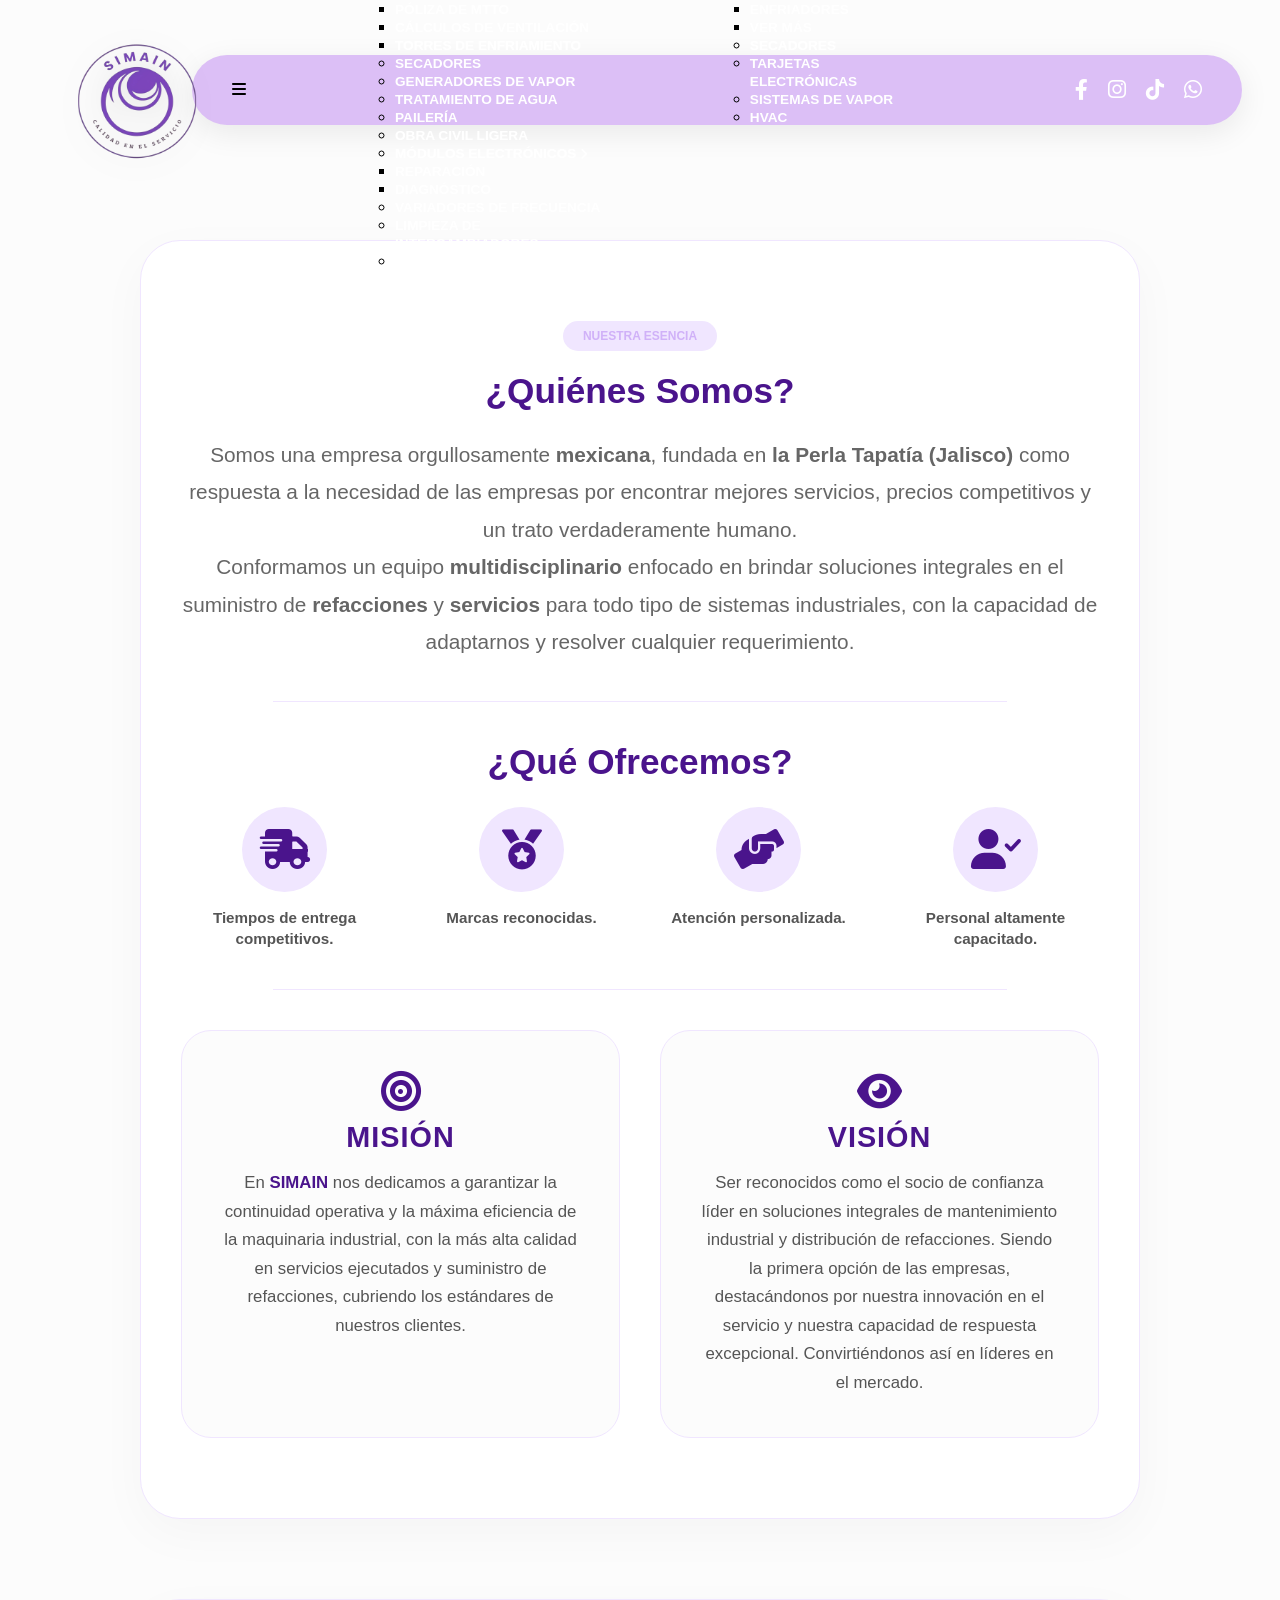
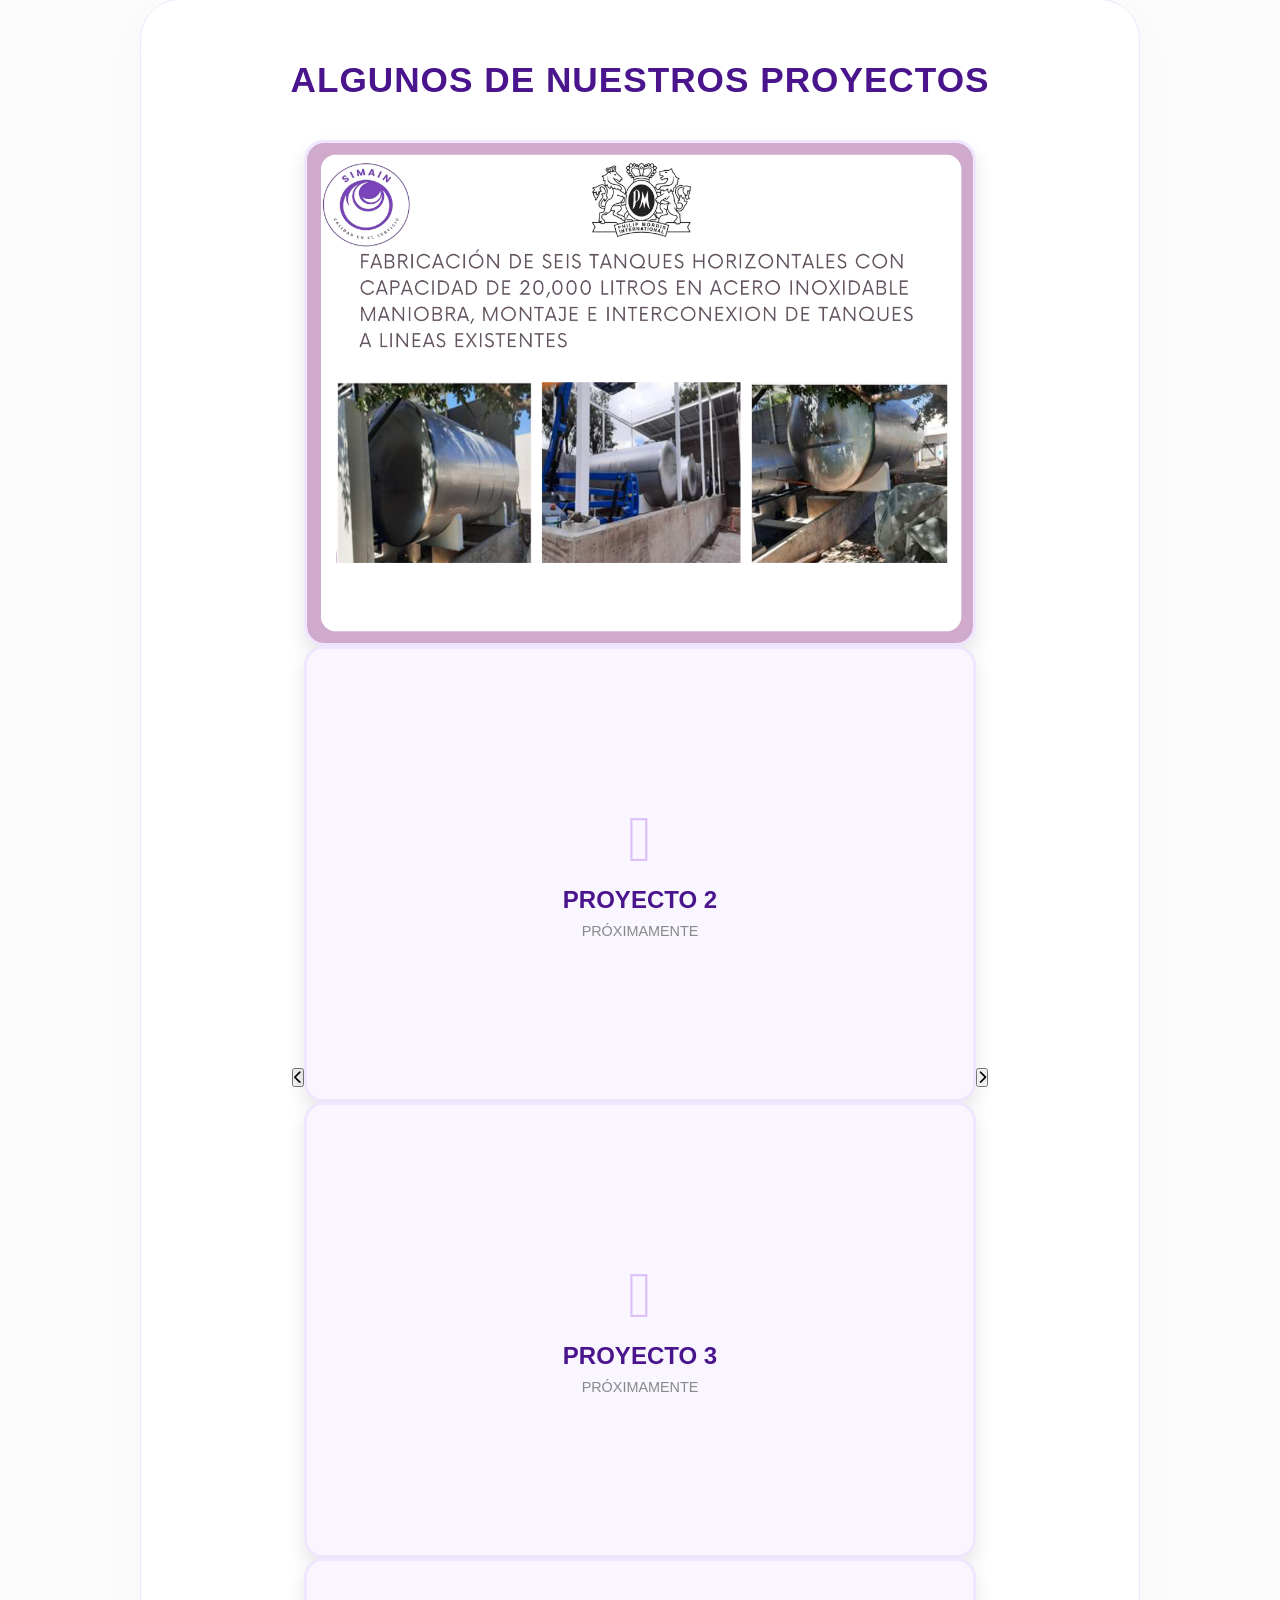
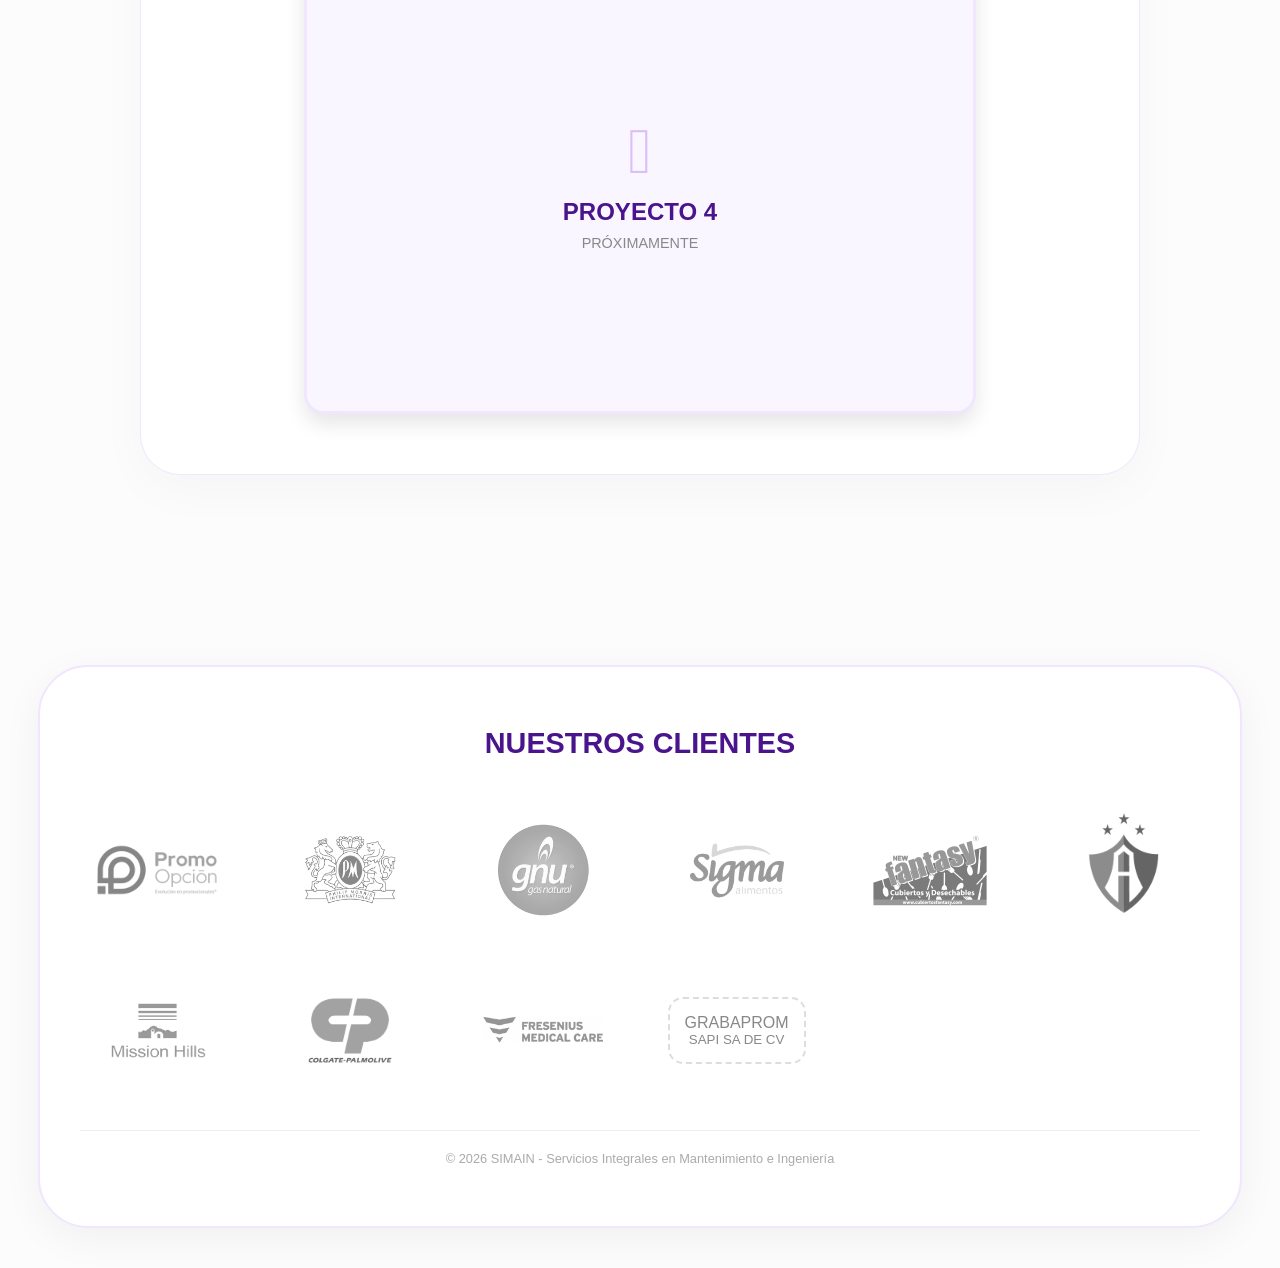
==== Index.html @ aa731f24 "Add files via upload" ====
<!DOCTYPE html>
<html lang="es">
<head>
    <meta charset="UTF-8">
    <meta name="viewport" content="width=device-width, initial-scale=1.0">
    <title>SIMAIN | Ingeniería</title>
    <link rel="stylesheet" href="https://cdnjs.cloudflare.com/ajax/libs/font-awesome/6.0.0/css/all.min.css">
    <!-- TRUCO PARA REFRESCAR EL CSS (Cambié a v=3) -->
    <link rel="stylesheet" href="index.css?v=3">
</head>
<body>

    <header class="header-container">
        <div class="external-logo">
            <img src="logo 2.png" alt="Logo SIMAIN">
        </div>

        <nav class="navbar">
            <!-- BOTÓN HAMBURGUESA (Para celulares) -->
            <div class="menu-toggle" id="mobile-menu">
                <i class="fa-solid fa-bars"></i>
            </div>

            <ul class="nav-links">
                <li><a href="#quienes-somos">¿Quiénes Somos?</a></li>
                
                <!-- ================= MENÚ DESPLEGABLE: SERVICIOS ================= -->
                <li class="dropdown">
                    <a href="#servicios">Servicios <i class="fa-solid fa-chevron-down" style="font-size: 0.7rem;"></i></a>
                    <ul class="dropdown-menu">
                        <li><a href="servicios-compresores.html">Compresores</a></li>
                        <li><a href="servicios-chillers.html">Chillers</a></li>
                        
                        <!-- Submenú de HVAC -->
                        <li class="dropdown-submenu">
                            <a href="servicios-hvac.html">HVAC <i class="fa-solid fa-chevron-right" style="font-size: 0.7rem;"></i></a>
                            <ul class="submenu">
                                <li><a href="servicios-hvac.html#sistemas-hvac">Sistemas HVAC</a></li>
                                <li><a href="servicios-hvac.html#poliza-mtto">Póliza de Mtto</a></li>
                                <li><a href="servicios-hvac.html#calculos-ventilacion">Cálculos de Ventilación</a></li>
                                <li><a href="servicios-hvac.html#torres-enfriamiento">Torres de Enfriamiento</a></li>
                            </ul>
                        </li>
                        
                        <li><a href="servicios-secadores.html">Secadores</a></li>
                        <li><a href="servicios-generadores.html">Generadores de Vapor</a></li>
                        <li><a href="servicios-agua.html">Tratamiento de Agua</a></li>
                        <li><a href="servicios-paileria.html">Pailería</a></li>
                        <li><a href="servicios-obra.html">Obra Civil Ligera</a></li>
                        
                        <!-- Submenú de Módulos -->
                        <li class="dropdown-submenu">
                            <a href="servicios-modulos.html">Módulos Electrónicos <i class="fa-solid fa-chevron-right" style="font-size: 0.7rem;"></i></a>
                            <ul class="submenu">
                                <li><a href="servicios-modulos.html#reparacion">Reparación</a></li>
                                <li><a href="servicios-modulos.html#diagnostico">Diagnóstico</a></li>
                            </ul>
                        </li>
                        
                        <li><a href="servicios-variadores.html">Variadores de Frecuencia</a></li>
                        <li><a href="servicios-intercambiadores.html">Limpieza de Intercambiadores</a></li>
                        <li><a href="servicios-calibracion.html">Calibración</a></li>
                    </ul>
                </li>

                <li><a href="#proyectos">Proyectos</a></li>
                
                <!-- ================= MENÚ DESPLEGABLE: REFACCIONES ================= -->
                <li class="dropdown">
                    <a href="#refacciones">Refacciones <i class="fa-solid fa-chevron-down" style="font-size: 0.7rem;"></i></a>
                    <ul class="dropdown-menu">
                        <!-- Submenú de Compresores -->
                        <li class="dropdown-submenu">
                            <a href="refacciones-compresores.html">Compresores <i class="fa-solid fa-chevron-right" style="font-size: 0.7rem;"></i></a>
                            <ul class="submenu">
                                <li><a href="refacciones-compresores.html#kits">Kits</a></li>
                                <li><a href="refacciones-compresores.html#filtros">Filtros de Aire</a></li>
                                <li><a href="refacciones-compresores.html#aceite">Aceite</a></li>
                                <li><a href="refacciones-compresores.html#enfriadores">Enfriadores</a></li>
                                <li><a href="refacciones-compresores.html#ver-mas">Ver Más</a></li>
                            </ul>
                        </li>
                        
                        <li><a href="refacciones-secadores.html">Secadores</a></li>
                        <li><a href="refacciones-tarjetas.html">Tarjetas Electrónicas</a></li>
                        <li><a href="refacciones-vapor.html">Sistemas de Vapor</a></li>
                        <li><a href="refacciones-hvac.html">HVAC</a></li>
                    </ul>
                </li>
                
                <li><a href="#clientes">Nuestros Clientes</a></li>
            </ul>

            <div class="social-media">
                <a href="https://www.facebook.com/share/1RAPCsSrSa/" target="_blank" class="icon-fb"><i class="fa-brands fa-facebook-f"></i></a>
                <a href="https://www.instagram.com/simain_servicios_" target="_blank" class="icon-ig"><i class="fa-brands fa-instagram"></i></a>
                <a href="https://www.tiktok.com/@TUUSUARIO" target="_blank" class="icon-tt"><i class="fa-brands fa-tiktok"></i></a>
                <a href="https://wa.me/523332586907" target="_blank" class="icon-wa"><i class="fa-brands fa-whatsapp"></i></a>
            </div>
        </nav>
    </header>

    <main class="content-wrapper">
        
        <!-- ================= SECCIÓN QUIÉNES SOMOS ================= -->
        <section id="quienes-somos" class="about-section">
            <div class="about-island">
                <span class="badge">Nuestra Esencia</span>
                <h2>¿Quiénes Somos?</h2>
                <p>
                    Somos una empresa orgullosamente <strong>mexicana</strong>, fundada en <strong>la Perla Tapatía (Jalisco)</strong>
                     como respuesta a la necesidad de las empresas por encontrar mejores servicios, precios competitivos y un trato verdaderamente humano.
                </p>
                 <p>
                    Conformamos un equipo <strong>multidisciplinario</strong> enfocado en brindar soluciones integrales
                     en el suministro de <strong>refacciones</strong> y <strong>servicios</strong> para todo tipo de sistemas industriales,
                       con la capacidad de adaptarnos y resolver cualquier requerimiento.
                 </p>
                <hr class="separator">

                <h2 class="offers-title">¿Qué Ofrecemos?</h2>
                
                <div class="offers-grid">
                    
                    <div class="offer-item">
                        <div class="icon-box" data-tooltip="Menores tiempos de entrega en comparación a la competencia.">
                            <i class="fa-solid fa-truck-fast"></i>
                        </div>
                        <p>Tiempos de entrega competitivos.</p>
                    </div>

                    <div class="offer-item">
                        <div class="icon-box" data-tooltip="Atendemos las principales marcas más reconocidas en el mercado.">
                            <i class="fa-solid fa-medal"></i>
                        </div>
                        <p>Marcas reconocidas.</p>
                    </div>

                    <div class="offer-item">
                        <div class="icon-box" data-tooltip="Atención 100% acorde a tus necesidades.">
                            <i class="fa-solid fa-handshake-angle"></i>
                        </div>
                        <p>Atención personalizada.</p>
                    </div>

                    <div class="offer-item">
                        <div class="icon-box" data-tooltip="Nuestro equipo cuenta con certificaciones internacionales.">
                            <i class="fa-solid fa-user-check"></i>
                        </div>
                        <p>Personal altamente capacitado.</p>
                    </div>
                    
                </div>

                <hr class="separator">

                <!-- ================= MISIÓN Y VISIÓN ================= -->
                <div class="mission-vision-grid">
                    
                    <div class="mv-card">
                        <div class="mv-icon"><i class="fa-solid fa-bullseye"></i></div>
                        <h3>Misión</h3>
                        <p>En <strong>SIMAIN</strong> nos dedicamos a garantizar la continuidad operativa y la máxima eficiencia de la maquinaria industrial, con la más alta calidad en servicios ejecutados y suministro de refacciones, cubriendo los estándares de nuestros clientes.</p>
                    </div>

                    <div class="mv-card">
                        <div class="mv-icon"><i class="fa-solid fa-eye"></i></div>
                        <h3>Visión</h3>
                        <p>Ser reconocidos como el socio de confianza líder en soluciones integrales de mantenimiento industrial y distribución de refacciones. Siendo la primera opción de las empresas, destacándonos por nuestra innovación en el servicio y nuestra capacidad de respuesta excepcional. Convirtiéndonos así en líderes en el mercado.</p>
                    </div>

                </div>
                <!-- ================= FIN MISIÓN Y VISIÓN ================= -->

            </div>
        </section>

        <!-- ================= SECCIÓN PROYECTOS ================= -->
        <section id="proyectos" class="projects-section">
            <div class="projects-island">
                <h2>Algunos de Nuestros Proyectos</h2>
                
                <div class="slider-wrapper">
                    <button class="slider-btn prev-btn"><i class="fa-solid fa-chevron-left"></i></button>

                    <div class="slider-track">
                        
                        <div class="slide">
                            <img src="proyecto1.png" alt="Proyecto Tanques Acero Inoxidable Philip Morris">
                        </div>

                        <div class="slide">
                            <div class="placeholder-box">
                                <i class="fa-solid fa-image"></i>
                                <span>Proyecto 2<br><small>Próximamente</small></span>
                            </div>
                        </div>

                        <div class="slide">
                            <div class="placeholder-box">
                                <i class="fa-solid fa-image"></i>
                                <span>Proyecto 3<br><small>Próximamente</small></span>
                            </div>
                        </div>

                        <div class="slide">
                            <div class="placeholder-box">
                                <i class="fa-solid fa-image"></i>
                                <span>Proyecto 4<br><small>Próximamente</small></span>
                            </div>
                        </div>

                    </div>

                    <button class="slider-btn next-btn"><i class="fa-solid fa-chevron-right"></i></button>
                </div>
            </div>
        </section>
        <!-- ================= FIN SECCIÓN PROYECTOS ================= -->

    </main>

    <footer id="clientes" class="footer-container">
        <div class="footer-island">
            <h2>Nuestros Clientes</h2>
            <div class="clients-grid">
                <img src="logo-promo.png" alt="Promo Opción">
                <img src="logo philip.png" alt="Philip Morris">
                <img src="gnu logo.png" alt="GNU Gas Natural">
                <img src="sigma logo.png" alt="Sigma">
                <img src="Fantasy-Logo.png" alt="New Fantasy">
                <img src="atlas logo.png" alt="Atlas FC">
                <img src="mission hills logo.png" alt="Mission Hills">
                <img src="Colgate-Palmolive-Logo.png" alt="Colgate Palmolive">
                <img src="fresenius logo.png" alt="Fresenius Medical Care">
                
                <div class="client-text-logo">
                    <span>GRABAPROM</span>
                    <small>SAPI SA DE CV</small>
                </div>
            </div>
            
            <div class="footer-bottom">
                <p>&copy; 2026 SIMAIN - Servicios Integrales en Mantenimiento e Ingeniería</p>
            </div>
        </div>
    </footer>

    <script>
        // 1. Efecto del menú al hacer scroll
        window.addEventListener('scroll', function() {
            const navbar = document.querySelector('.navbar');
            const logo = document.querySelector('.external-logo');
            if (window.scrollY > 20) {
                navbar.style.background = 'rgba(220, 191, 246, 0.95)';
                navbar.style.transform = 'translateY(-5px)';
                logo.style.transform = 'scale(0.85)';
            } else {
                navbar.style.background = '#dcbff6';
                navbar.style.transform = 'translateY(0)';
                logo.style.transform = 'scale(1)';
            }
        });

        // 2. Funcionalidad del Slider de Proyectos
        const track = document.querySelector('.slider-track');
        const prevBtn = document.querySelector('.prev-btn');
        const nextBtn = document.querySelector('.next-btn');

        if(track && prevBtn && nextBtn) {
            prevBtn.addEventListener('click', () => {
                track.scrollBy({ left: -track.offsetWidth, behavior: 'smooth' });
            });

            nextBtn.addEventListener('click', () => {
                track.scrollBy({ left: track.offsetWidth, behavior: 'smooth' });
            });
        }
        
        // 3. Funcionalidad del Menú Hamburguesa (Abre/Cierra barra lateral)
        const mobileMenuBtn = document.getElementById('mobile-menu');
        const navLinks = document.querySelector('.nav-links');
        const socialMedia = document.querySelector('.social-media');

        if(mobileMenuBtn) {
            mobileMenuBtn.addEventListener('click', () => {
                navLinks.classList.toggle('active');
                socialMedia.classList.toggle('active');
            });
        }

        // 4. Funcionalidad de Submenús en Móvil (100% Corregido a prueba de toques fantasma)
        const dropdownToggles = document.querySelectorAll('.dropdown > a, .dropdown-submenu > a');
        
        dropdownToggles.forEach(toggle => {
            toggle.addEventListener('click', function(e) {
                // Verificamos si estamos en celular revisando el ancho de la ventana
                if (window.innerWidth <= 850) {
                    e.preventDefault(); // Evita que la página brinque hacia arriba
                    
                    // Seleccionamos la etiqueta padre (<li>) y le encendemos/apagamos la clase
                    const parentLi = this.parentElement;
                    parentLi.classList.toggle('active-mobile');
                }
            });
        });

        // 5. Cerrar el menú principal al hacer clic en un enlace final
        const allLinks = document.querySelectorAll('.nav-links a');
        allLinks.forEach(link => {
            link.addEventListener('click', function() {
                // Verificamos si estamos en celular
                if (window.innerWidth <= 850) {
                    const parentLi = this.parentElement;
                    // Si el enlace NO tiene submenú (es decir, es una opción final que sí debe llevarnos a otro lado)
                    if (!parentLi.classList.contains('dropdown') && !parentLi.classList.contains('dropdown-submenu')) {
                        // Cerramos el menú hamburguesa principal
                        navLinks.classList.remove('active');
                        socialMedia.classList.remove('active');
                        
                        // Reseteamos (cerramos) todos los submenús por si los volvemos a abrir
                        document.querySelectorAll('.active-mobile').forEach(item => {
                            item.classList.remove('active-mobile');
                        });
                    }
                }
            });
        });
    </script>
</body>
</html>
---- index.css ----
/* =========================================
   1. RESET Y CONFIGURACIÓN GLOBAL
   ========================================= */
* {
    margin: 0;
    padding: 0;
    box-sizing: border-box;
    font-family: 'Segoe UI', sans-serif;
}

html {
    scroll-behavior: smooth;
}

body {
    background-color: #fcfcfc;
}

/* =========================================
   2. HEADER: LOGO Y NAVBAR FLOTANTE
   ========================================= */
.external-logo {
    position: fixed;
    top: 15px;
    left: 3%;
    z-index: 1100;
    transition: all 0.4s ease;
}

.external-logo img {
    height: 160px;
    width: auto;
    filter: drop-shadow(0 5px 15px rgba(0,0,0,0.1));
}

.navbar {
    background: #dcbff6;
    display: flex;
    justify-content: space-between;
    align-items: center;
    position: fixed;
    top: 55px;
    left: 15%;
    right: 3%;
    height: 70px;
    padding: 0 40px;
    border-radius: 100px;
    box-shadow: 0 8px 30px rgba(0,0,0,0.08);
    z-index: 1000;
    transition: all 0.4s ease;
}

.nav-links {
    display: flex;
    list-style: none;
    gap: 30px;
}

.nav-links a {
    color: white;
    text-decoration: none;
    font-weight: 800;
    font-size: 0.85rem;
    text-transform: uppercase;
}

.nav-links a:hover {
    color: #4a148c;
}

.social-media {
    display: flex;
    gap: 20px;
}

.social-media a {
    color: white;
    font-size: 1.3rem;
    transition: 0.3s;
}

.social-media a:hover {
    color: #4a148c;
    transform: scale(1.1);
}

/* =========================================
   3. SECCIÓN: QUIÉNES SOMOS / QUÉ OFRECEMOS
   ========================================= */
.content-wrapper {
    padding-top: 240px; 
    padding-bottom: 50px;
}

.about-section {
    padding: 0 5%;
    margin-bottom: 80px;
}

.about-island {
    background: white;
    border-radius: 40px;
    padding: 80px 40px;
    box-shadow: 0 15px 50px rgba(0,0,0,0.03);
    border: 1px solid #f0e6ff;
    max-width: 1000px;
    margin: 0 auto;
    text-align: center;
}

.badge {
    background: #f0e6ff;
    color: #c197f4ab;
    padding: 8px 20px;
    border-radius: 100px;
    font-size: 0.75rem;
    font-weight: 800;
    text-transform: uppercase;
    display: inline-block;
    margin-bottom: 20px;
}

.about-island h2 {
    color: #4a148c;
    font-size: 2.2rem;
    margin-bottom: 25px;
}

.about-island p {
    color: #666;
    font-size: 1.3rem;
    line-height: 1.8;
}

.separator {
    border: none;
    border-top: 1px solid #f0e6ff;
    margin: 40px auto;
    width: 80%;
}

.offers-title {
    margin-bottom: 40px;
}

/* GRID DE OFERTAS */
.offers-grid {
    display: grid;
    grid-template-columns: repeat(auto-fit, minmax(200px, 1fr));
    gap: 30px;
    margin-top: 20px;
}

.offer-item {
    display: flex;
    flex-direction: column;
    align-items: center;
    gap: 15px;
}

.offer-item p {
    font-size: 0.95rem;
    color: #555;
    font-weight: 600;
    line-height: 1.4;
    text-align: center;
}

/* CONTENEDOR DEL ÍCONO */
.icon-box {
    position: relative;
    background: #f0e6ff;
    width: 85px;
    height: 85px;
    display: flex;
    justify-content: center;
    align-items: center;
    border-radius: 50%;
    cursor: pointer;
    transition: 0.3s;
}

.icon-box i {
    font-size: 2.5rem;
    color: #4a148c;
}

/* TOOLTIP CORREGIDO */
.icon-box::after {
    content: attr(data-tooltip);
    position: absolute;
    bottom: calc(100% + 15px);
    left: 50%;
    transform: translateX(-50%);
    display: block;
    width: max-content;
    max-width: 250px;
    padding: 12px 18px;
    white-space: normal;
    word-wrap: break-word;
    background-color: #4a148c;
    color: #ffffff;
    font-size: 0.85rem;
    font-weight: 500;
    text-align: center;
    line-height: 1.4;
    border-radius: 10px;
    box-shadow: 0 10px 25px rgba(0,0,0,0.2);
    opacity: 0;
    visibility: hidden;
    pointer-events: none;
    transition: all 0.3s ease;
    z-index: 999;
}

.icon-box::before {
    content: '';
    position: absolute;
    bottom: calc(100% + 5px);
    left: 50%;
    transform: translateX(-50%);
    border-width: 10px 10px 0 10px;
    border-style: solid;
    border-color: #4a148c transparent transparent transparent;
    opacity: 0;
    visibility: hidden;
    pointer-events: none;
    transition: all 0.3s ease;
    z-index: 999;
}

.icon-box:hover::after,
.icon-box:hover::before {
    opacity: 1;
    visibility: visible;
}

/* =========================================
   4. MISIÓN Y VISIÓN
   ========================================= */
.mission-vision-grid {
    display: grid;
    grid-template-columns: repeat(auto-fit, minmax(250px, 1fr)); 
    gap: 40px;
    margin-top: 20px;
    text-align: center; 
}

.mv-card {
    background: #fcfcfc; 
    padding: 40px;
    border-radius: 30px;
    border: 1px solid #f0e6ff;
    transition: transform 0.3s ease, box-shadow 0.3s ease;
}

.mv-card:hover {
    transform: translateY(-5px);
    box-shadow: 0 15px 35px rgba(74, 20, 140, 0.08);
}

.mv-icon {
    margin-bottom: 10px;
}

.mv-icon i {
    font-size: 2.5rem;
    color: #4a148c !important; 
}

.mv-card h3 {
    color: #4a148c !important; 
    font-size: 1.8rem;
    margin-bottom: 15px;
    text-transform: uppercase;
    letter-spacing: 1px;
    font-weight: 800;
}

.mv-card p {
    color: #555;
    font-size: 1.05rem;
    line-height: 1.7;
    margin: 0;
}

.mv-card p strong {
    color: #4a148c;
}

/* =========================================
   5. FOOTER: CLIENTES
   ========================================= */
.footer-container {
    padding: 60px 3% 40px 3%;
}

.footer-island {
    background: white;
    border-radius: 50px;
    padding: 60px 40px;
    box-shadow: 0 10px 40px rgba(0,0,0,0.05);
    text-align: center;
    border: 2px solid #f0e6ff;
}

.footer-island h2 {
    color: #4a148c;
    text-transform: uppercase;
    margin-bottom: 50px;
    font-size: 1.8rem;
}

.clients-grid {
    display: grid;
    grid-template-columns: repeat(auto-fit, minmax(150px, 1fr));
    gap: 40px;
    align-items: center;
    justify-items: center;
}

.clients-grid img {
    max-width: 120px;
    height: auto;
    filter: grayscale(100%);
    opacity: 0.6;
    transition: 0.4s;
}

.clients-grid img:hover {
    filter: grayscale(0%);
    opacity: 1;
    transform: scale(1.1);
}

.client-text-logo {
    display: flex;
    flex-direction: column;
    color: #888;
    border: 2px dashed #ddd;
    padding: 15px;
    border-radius: 15px;
}

.footer-bottom {
    border-top: 1px solid #eee;
    padding-top: 20px;
    margin-top: 40px;
    color: #aaa;
    font-size: 0.8rem;
}

/* =========================================
   6. SECCIÓN: PROYECTOS (SLIDER)
   ========================================= */
.projects-section {
    padding: 0 5%;
    margin-bottom: 80px;
}

.projects-island {
    background: white;
    border-radius: 40px;
    padding: 60px 40px;
    box-shadow: 0 15px 50px rgba(0,0,0,0.03);
    border: 1px solid #f0e6ff;
    max-width: 1000px;
    margin: 0 auto;
    text-align: center;
}

.projects-island h2 {
    color: #4a148c;
    font-size: 2.2rem;
    margin-bottom: 40px;
    text-transform: uppercase;
    letter-spacing: 1px;
}

.slider-wrapper {
    position: relative;
    display: flex;
    align-items: center;
    justify-content: center;
    width: 100%;
}

.slider-track {
/* =========================================
   1. RESET Y CONFIGURACIÓN GLOBAL
   ========================================= */
* {
    margin: 0;
    padding: 0;
    box-sizing: border-box;
    font-family: 'Segoe UI', sans-serif;
}

html {
    scroll-behavior: smooth;
}

body {
    background-color: #fcfcfc;
}

/* =========================================
   2. HEADER: LOGO Y NAVBAR FLOTANTE
   ========================================= */
.external-logo {
    position: fixed;
    top: 15px;
    left: 3%;
    z-index: 1100;
    transition: all 0.4s ease;
}

.external-logo img {
    height: 160px;
    width: auto;
    filter: drop-shadow(0 5px 15px rgba(0,0,0,0.1));
}

.navbar {
    background: #dcbff6;
    display: flex;
    justify-content: space-between;
    align-items: center;
    position: fixed;
    top: 55px;
    left: 15%;
    right: 3%;
    height: 70px;
    padding: 0 40px;
    border-radius: 100px;
    box-shadow: 0 8px 30px rgba(0,0,0,0.08);
    z-index: 1000;
    transition: all 0.4s ease;
}

.nav-links {
    display: flex;
    list-style: none;
    gap: 30px;
}

.nav-links a {
    color: white;
    text-decoration: none;
    font-weight: 800;
    font-size: 0.85rem;
    text-transform: uppercase;
}

.nav-links a:hover {
    color: #4a148c;
}

.social-media {
    display: flex;
    gap: 20px;
}

.social-media a {
    color: white;
    font-size: 1.3rem;
    transition: 0.3s;
}

.social-media a:hover {
    color: #4a148c;
    transform: scale(1.1);
}

/* =========================================
   3. SECCIÓN: QUIÉNES SOMOS / QUÉ OFRECEMOS
   ========================================= */
.content-wrapper {
    padding-top: 240px; 
    padding-bottom: 50px;
}

.about-section {
    padding: 0 5%;
    margin-bottom: 80px;
}

.about-island {
    background: white;
    border-radius: 40px;
    padding: 80px 40px;
    box-shadow: 0 15px 50px rgba(0,0,0,0.03);
    border: 1px solid #f0e6ff;
    max-width: 1000px;
    margin: 0 auto;
    text-align: center;
}

.badge {
    background: #f0e6ff;
    color: #c197f4ab;
    padding: 8px 20px;
    border-radius: 100px;
    font-size: 0.75rem;
    font-weight: 800;
    text-transform: uppercase;
    display: inline-block;
    margin-bottom: 20px;
}

.about-island h2 {
    color: #4a148c;
    font-size: 2.2rem;
    margin-bottom: 25px;
}

.about-island p {
    color: #666;
    font-size: 1.3rem;
    line-height: 1.8;
}

.separator {
    border: none;
    border-top: 1px solid #f0e6ff;
    margin: 40px auto;
    width: 80%;
}

.offers-title {
    margin-bottom: 40px;
}

/* GRID DE OFERTAS */
.offers-grid {
    display: grid;
    grid-template-columns: repeat(auto-fit, minmax(200px, 1fr));
    gap: 30px;
    margin-top: 20px;
}

.offer-item {
    display: flex;
    flex-direction: column;
    align-items: center;
    gap: 15px;
}

.offer-item p {
    font-size: 0.95rem;
    color: #555;
    font-weight: 600;
    line-height: 1.4;
    text-align: center;
}

/* CONTENEDOR DEL ÍCONO */
.icon-box {
    position: relative;
    background: #f0e6ff;
    width: 85px;
    height: 85px;
    display: flex;
    justify-content: center;
    align-items: center;
    border-radius: 50%;
    cursor: pointer;
    transition: 0.3s;
}

.icon-box i {
    font-size: 2.5rem;
    color: #4a148c;
}

/* TOOLTIP CORREGIDO */
.icon-box::after {
    content: attr(data-tooltip);
    position: absolute;
    bottom: calc(100% + 15px);
    left: 50%;
    transform: translateX(-50%);
    display: block;
    width: max-content;
    max-width: 250px;
    padding: 12px 18px;
    white-space: normal;
    word-wrap: break-word;
    background-color: #4a148c;
    color: #ffffff;
    font-size: 0.85rem;
    font-weight: 500;
    text-align: center;
    line-height: 1.4;
    border-radius: 10px;
    box-shadow: 0 10px 25px rgba(0,0,0,0.2);
    opacity: 0;
    visibility: hidden;
    pointer-events: none;
    transition: all 0.3s ease;
    z-index: 999;
}

.icon-box::before {
    content: '';
    position: absolute;
    bottom: calc(100% + 5px);
    left: 50%;
    transform: translateX(-50%);
    border-width: 10px 10px 0 10px;
    border-style: solid;
    border-color: #4a148c transparent transparent transparent;
    opacity: 0;
    visibility: hidden;
    pointer-events: none;
    transition: all 0.3s ease;
    z-index: 999;
}

.icon-box:hover::after,
.icon-box:hover::before {
    opacity: 1;
    visibility: visible;
}

/* =========================================
   4. MISIÓN Y VISIÓN
   ========================================= */
.mission-vision-grid {
    display: grid;
    grid-template-columns: repeat(auto-fit, minmax(250px, 1fr)); 
    gap: 40px;
    margin-top: 20px;
    text-align: center; 
}

.mv-card {
    background: #fcfcfc; 
    padding: 40px;
    border-radius: 30px;
    border: 1px solid #f0e6ff;
    transition: transform 0.3s ease, box-shadow 0.3s ease;
}

.mv-card:hover {
    transform: translateY(-5px);
    box-shadow: 0 15px 35px rgba(74, 20, 140, 0.08);
}

.mv-icon {
    margin-bottom: 10px;
}

.mv-icon i {
    font-size: 2.5rem;
    color: #4a148c !important; 
}

.mv-card h3 {
    color: #4a148c !important; 
    font-size: 1.8rem;
    margin-bottom: 15px;
    text-transform: uppercase;
    letter-spacing: 1px;
    font-weight: 800;
}

.mv-card p {
    color: #555;
    font-size: 1.05rem;
    line-height: 1.7;
    margin: 0;
}

.mv-card p strong {
    color: #4a148c;
}

/* =========================================
   5. FOOTER: CLIENTES
   ========================================= */
.footer-container {
    padding: 60px 3% 40px 3%;
}

.footer-island {
    background: white;
    border-radius: 50px;
    padding: 60px 40px;
    box-shadow: 0 10px 40px rgba(0,0,0,0.05);
    text-align: center;
    border: 2px solid #f0e6ff;
}

.footer-island h2 {
    color: #4a148c;
    text-transform: uppercase;
    margin-bottom: 50px;
    font-size: 1.8rem;
}

.clients-grid {
    display: grid;
    grid-template-columns: repeat(auto-fit, minmax(150px, 1fr));
    gap: 40px;
    align-items: center;
    justify-items: center;
}

.clients-grid img {
    max-width: 120px;
    height: auto;
    filter: grayscale(100%);
    opacity: 0.6;
    transition: 0.4s;
}

.clients-grid img:hover {
    filter: grayscale(0%);
    opacity: 1;
    transform: scale(1.1);
}

.client-text-logo {
    display: flex;
    flex-direction: column;
    color: #888;
    border: 2px dashed #ddd;
    padding: 15px;
    border-radius: 15px;
}

.footer-bottom {
    border-top: 1px solid #eee;
    padding-top: 20px;
    margin-top: 40px;
    color: #aaa;
    font-size: 0.8rem;
}

/* =========================================
   6. SECCIÓN: PROYECTOS (SLIDER)
   ========================================= */
.projects-section {
    padding: 0 5%;
    margin-bottom: 80px;
}

.projects-island {
    background: white;
    border-radius: 40px;
    padding: 60px 40px;
    box-shadow: 0 15px 50px rgba(0,0,0,0.03);
    border: 1px solid #f0e6ff;
    max-width: 1000px;
    margin: 0 auto;
    text-align: center;
}

.projects-island h2 {
    color: #4a148c;
    font-size: 2.2rem;
    margin-bottom: 40px;
    text-transform: uppercase;
    letter-spacing: 1px;
}

.slider-wrapper {
    position: relative;
    display: flex;
    align-items: center;
    justify-content: center;
    width: 100%;
}

.slider-track {
    display: flex;
    overflow-x: auto;
    scroll-snap-type: x mandatory; 
    scroll-behavior: smooth;
    gap: 30px;
    width: 90%; 
    padding: 10px 0 20px 0;
    -ms-overflow-style: none;  
    scrollbar-width: none;  
}

.slider-track::-webkit-scrollbar {
    display: none; 
}

.slide {
    flex: 0 0 100%; 
    scroll-snap-align: center;
    border-radius: 20px;
    overflow: hidden;
    box-shadow: 0 10px 20px rgba(0,0,0,0.1);
    border: 3px solid #f0e6ff;
    background-color: #fcfcfc; 
    display: flex;
    justify-content: center;
    align-items: center;
}

.slide img {
    width: 100%;
    height: 100%;
    max-height: 500px; 
    object-fit: contain; 
    background-color: white;
}

.placeholder-box {
    width: 100%;
    height: 450px;
    display: flex;
    flex-direction: column;
    justify-content: center;
    align-items: center;
    background-color: #f9f6ff;
    color: #dcbff6;
    gap: 15px;
}

.placeholder-box i {
    font-size: 4rem;
    color: #dcbff6;
}

.placeholder-box span {
    font-size: 1.5rem;
    color: #4a148c;
    font-weight: bold;
    text-transform: uppercase;
}

.placeholder-box small {
    font-size: 0.9rem;
    color: #888;
    font-weight: normal;
}

.slider-btn {
    background: #4a148c;
    color: white;
    border: none;
    width: 50px;
    height: 50px;
    border-radius: 50%;
    font-size: 1.2rem;
    cursor: pointer;
    position: absolute;
    top: 50%;
    transform: translateY(-50%);
    z-index: 10;
    box-shadow: 0 5px 15px rgba(74, 20, 140, 0.3);
    transition: all 0.3s ease;
    display: flex;
    justify-content: center;
    align-items: center;
}

.slider-btn:hover {
    background: #dcbff6;
    color: #4a148c;
    transform: translateY(-50%) scale(1.1); 
}

.prev-btn {
    left: -10px; 
}

.next-btn {
    right: -10px; 
}

/* =========================================
   7. MENÚS DESPLEGABLES (DROPDOWNS)
   ========================================= */
.nav-links li {
    position: relative; 
}

.nav-links a {
    display: flex;
    align-items: center;
    gap: 6px;
}

.dropdown-menu {
    position: absolute;
    top: 150%; 
    left: 0;
    background: #f4e8ff; 
    min-width: 260px;
    border-radius: 15px;
    box-shadow: 0 15px 40px rgba(74, 20, 140, 0.25); 
    list-style: none;
    padding: 10px 0;
    opacity: 0;
    visibility: hidden;
    transition: all 0.3s ease;
    z-index: 2000;
    border: 2px solid #dcbff6; 
}

.dropdown:hover > .dropdown-menu {
    opacity: 1;
    visibility: visible;
    top: 120%; 
}

.dropdown-menu li {
    width: 100%;
}

.dropdown-menu a {
    padding: 12px 20px;
    color: #4a148c; 
    font-weight: 700;
    text-transform: none; 
    font-size: 0.95rem;
    transition: all 0.2s ease;
    justify-content: space-between; 
}

.dropdown-menu a:hover {
    background: #4a148c; 
    color: #ffffff; 
    padding-left: 25px; 
}

.dropdown-submenu {
    position: relative;
}

.submenu {
    position: absolute;
    top: 10px; 
    left: 100%; 
    background: #f4e8ff; 
    min-width: 220px;
    border-radius: 15px;
    box-shadow: 0 15px 40px rgba(74, 20, 140, 0.25); 
    list-style: none;
    padding: 10px 0;
    opacity: 0;
    visibility: hidden;
    transition: all 0.3s ease;
    border: 2px solid #dcbff6;
    z-index: 2001;
}

.dropdown-submenu:hover > .submenu {
    opacity: 1;
    visibility: visible;
    top: -5px; 
}

/* =========================================
   8. RESPONSIVE DESIGN (CELULARES Y TABLETS)
   ========================================= */

.menu-toggle {
    display: none;
    font-size: 1.8rem;
    color: #4a148c;
    cursor: pointer;
}

@media screen and (max-width: 850px) {
    
    .navbar {
        left: 25%;
        right: 3%;
        padding: 0 20px;
        justify-content: flex-end;
    }

    .menu-toggle {
        display: block;
    }

    .external-logo {
        top: 15px;
        left: 3%;
    }
    
    .external-logo img {
        height: 70px;
    }

    .content-wrapper {
        padding-top: 140px;
    }

    .nav-links {
        display: none;
        flex-direction: column;
        position: absolute;
        top: 80px;
        right: 0;
        width: 250px;
        background: #fcfcfc;
        border-radius: 20px;
        box-shadow: 0 15px 40px rgba(74, 20, 140, 0.2);
        padding: 20px 0;
        border: 2px solid #dcbff6;
    }

    .nav-links.active {
        display: flex;
    }

    .nav-links li {
        width: 100%;
        text-align: left;
    }

    .nav-links a {
        padding: 15px 25px;
        color: #4a148c;
        font-size: 0.9rem;
    }

    .social-media {
        display: none;
        justify-content: center;
        gap: 15px;
        padding: 15px;
        background: #f4e8ff;
        border-radius: 0 0 18px 18px;
    }

    .social-media.active {
        display: flex;
    }

    .social-media a {
        color: #4a148c;
    }

    /* ESCONDEMOS 100% LOS SUBMENÚS POR DEFECTO EN CELULAR */
    .dropdown-menu, .submenu {
        position: static !important;
        box-shadow: none !important;
        border: none !important;
        background: #f4e8ff !important;
        padding-left: 15px !important;
        display: none !important; 
        opacity: 1 !important;
        visibility: visible !important;
        width: 100% !important;
    }

    /* FORZAMOS LA APARICIÓN SOLO AL TOCAR, GANÁNDOLE A CUALQUIER OTRA REGLA */
    li.dropdown.active-mobile > ul.dropdown-menu,
    li.dropdown-submenu.active-mobile > ul.submenu {
        display: block !important; 
    }
    
    /* AJUSTES DE ESPACIOS PARA QUE NADA SE SALGA EN CELULAR */
    .about-island, .projects-island, .footer-island {
        padding: 40px 20px; 
    }

    .mv-card {
        padding: 25px; 
    }
    
    .offers-grid {
        grid-template-columns: 1fr; 
    }
}
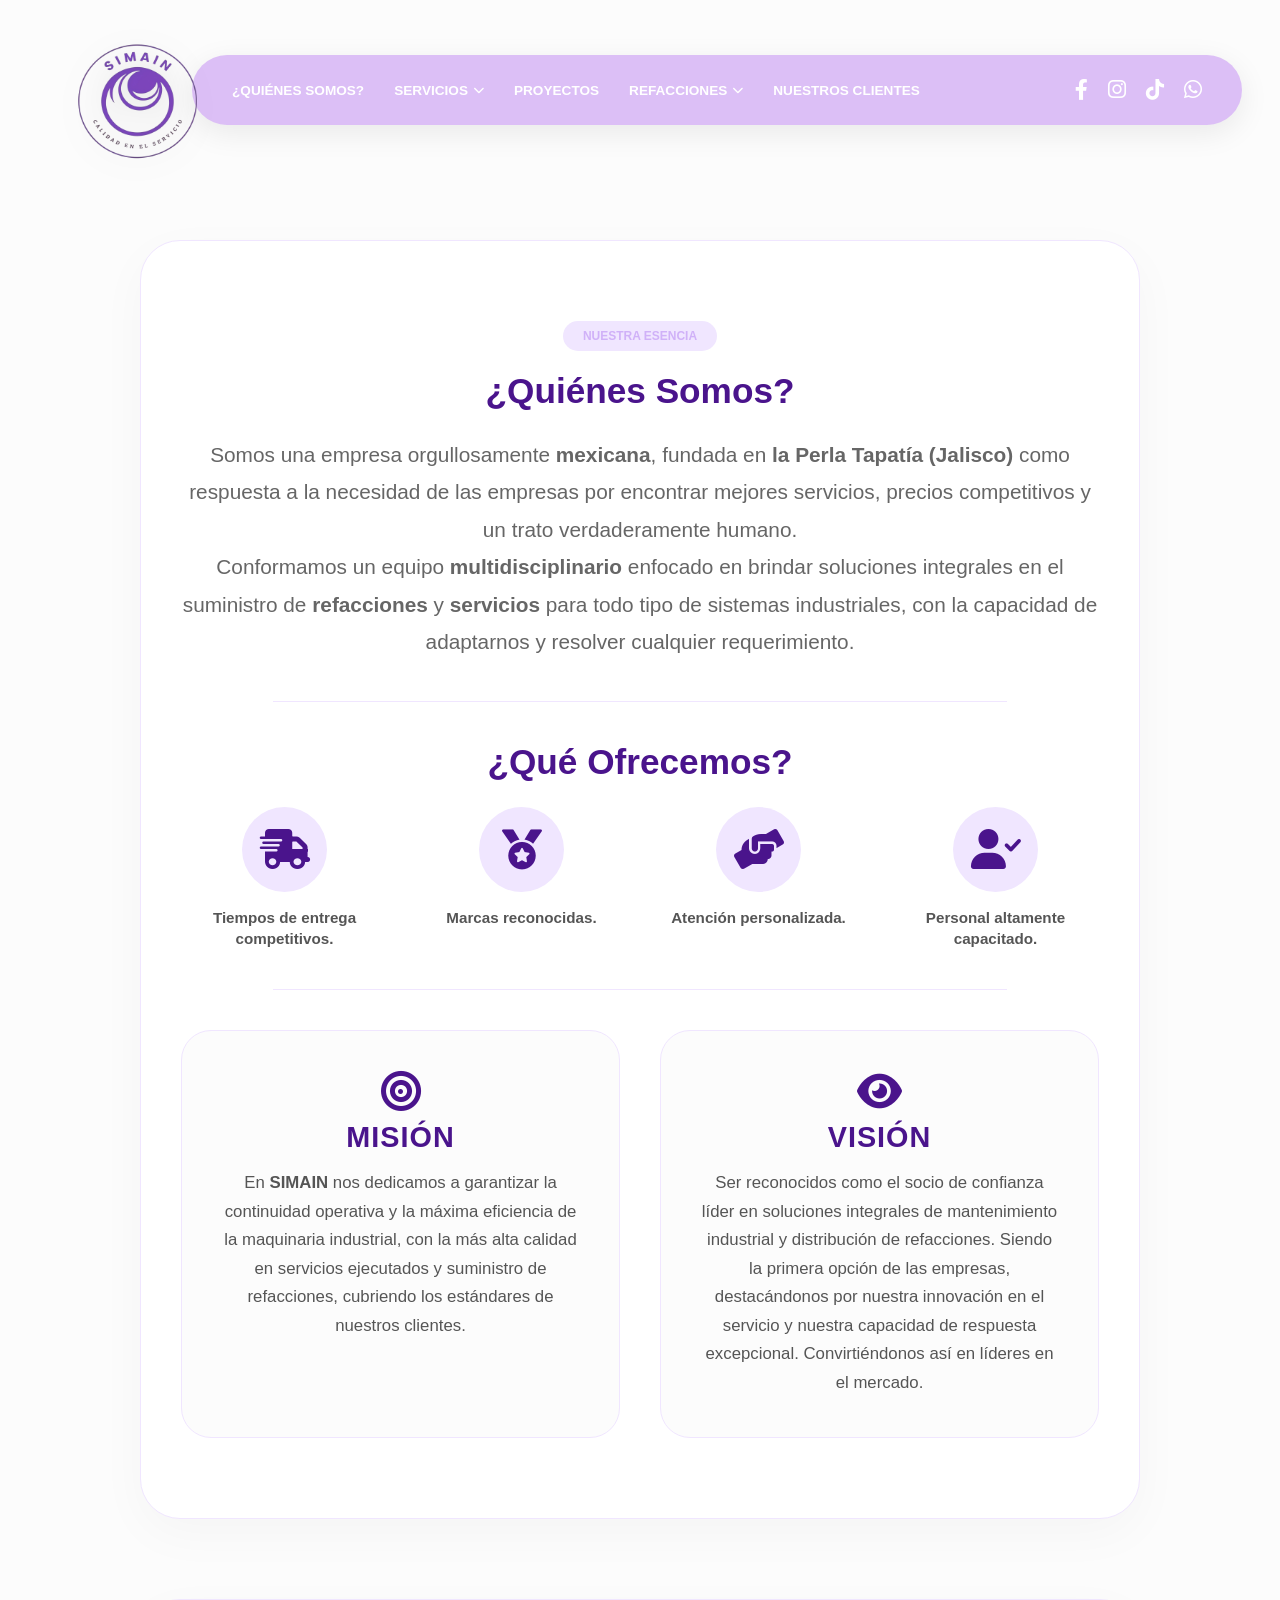
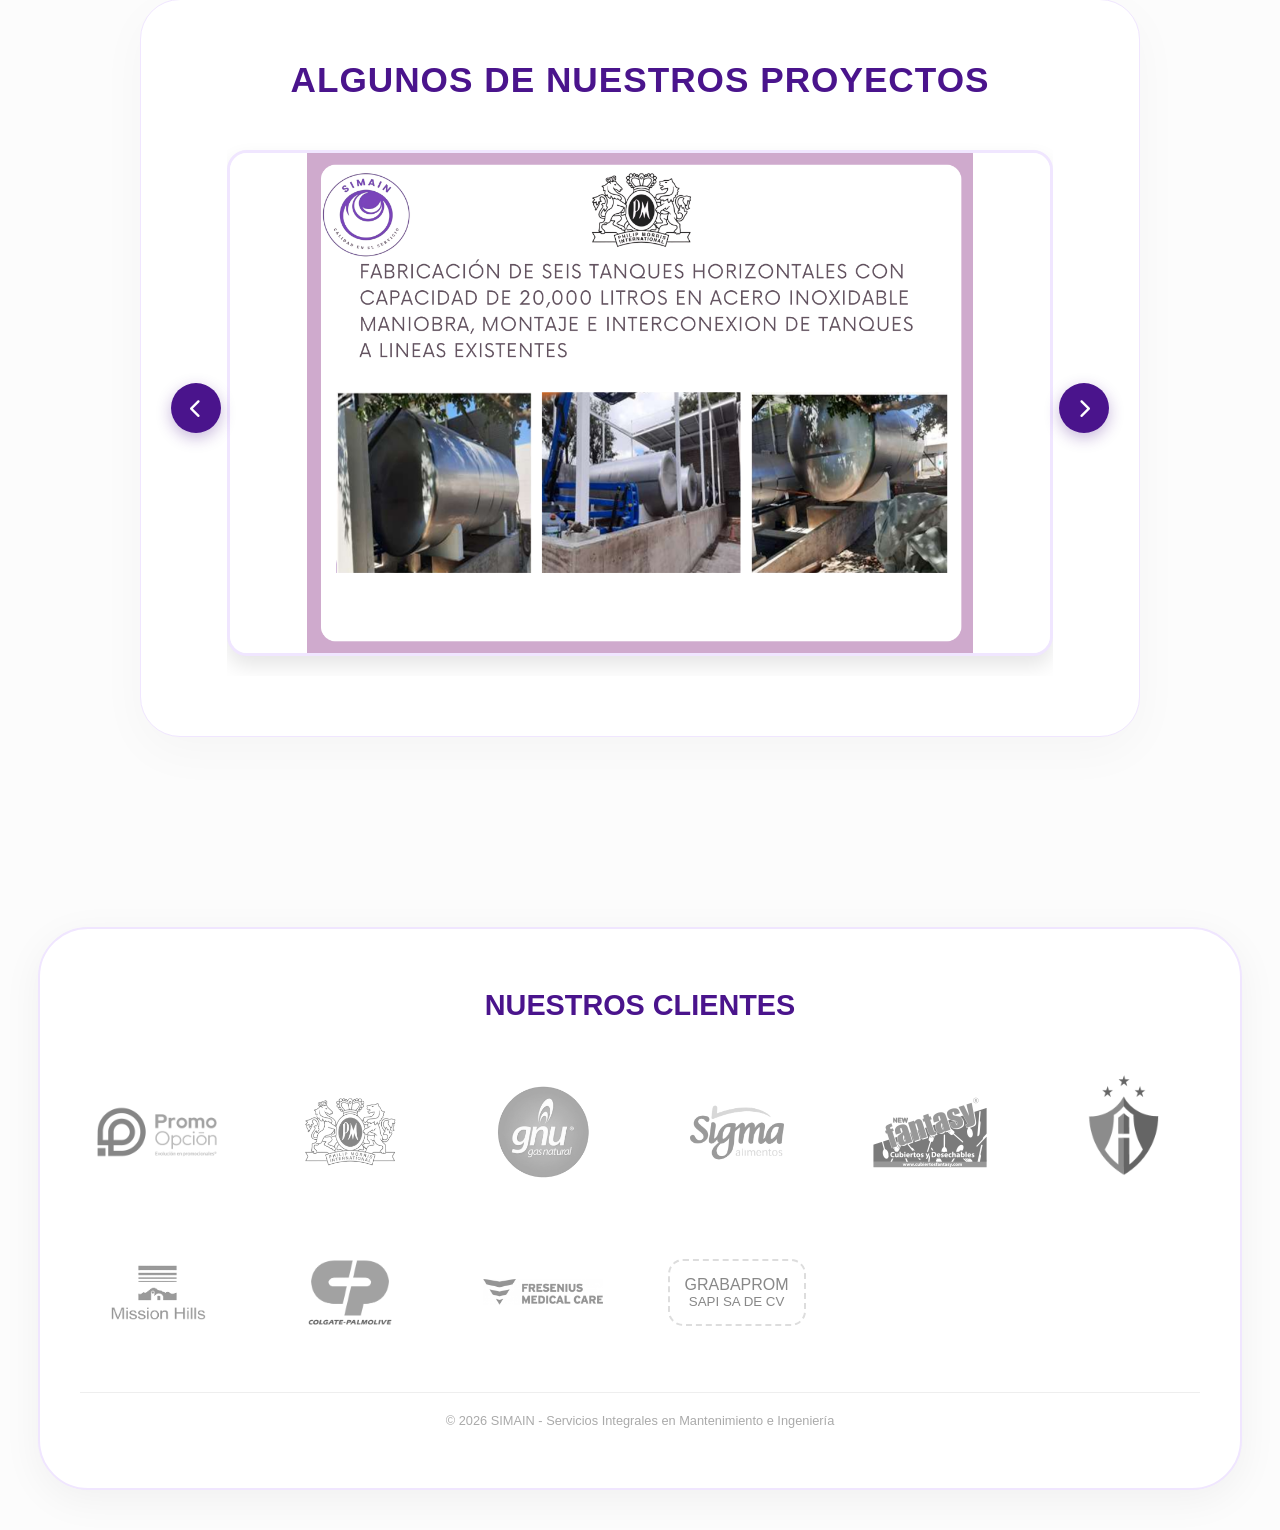
==== commit 50592e22: "Add files via upload" ====
--- a/Index.html
+++ b/Index.html
@@ -5,8 +5,7 @@
     <meta name="viewport" content="width=device-width, initial-scale=1.0">
     <title>SIMAIN | Ingeniería</title>
     <link rel="stylesheet" href="https://cdnjs.cloudflare.com/ajax/libs/font-awesome/6.0.0/css/all.min.css">
-    <!-- TRUCO PARA REFRESCAR EL CSS (Cambié a v=3) -->
-    <link rel="stylesheet" href="index.css?v=3">
+    <link rel="stylesheet" href="index.css?v=4">
 </head>
 <body>
 
@@ -16,7 +15,6 @@
         </div>
 
         <nav class="navbar">
-            <!-- BOTÓN HAMBURGUESA (Para celulares) -->
             <div class="menu-toggle" id="mobile-menu">
                 <i class="fa-solid fa-bars"></i>
             </div>
@@ -24,16 +22,14 @@
             <ul class="nav-links">
                 <li><a href="#quienes-somos">¿Quiénes Somos?</a></li>
                 
-                <!-- ================= MENÚ DESPLEGABLE: SERVICIOS ================= -->
                 <li class="dropdown">
-                    <a href="#servicios">Servicios <i class="fa-solid fa-chevron-down" style="font-size: 0.7rem;"></i></a>
+                    <a href="#servicios" class="dropdown-toggle-btn">Servicios <i class="fa-solid fa-chevron-down" style="font-size: 0.7rem;"></i></a>
                     <ul class="dropdown-menu">
                         <li><a href="servicios-compresores.html">Compresores</a></li>
                         <li><a href="servicios-chillers.html">Chillers</a></li>
                         
-                        <!-- Submenú de HVAC -->
                         <li class="dropdown-submenu">
-                            <a href="servicios-hvac.html">HVAC <i class="fa-solid fa-chevron-right" style="font-size: 0.7rem;"></i></a>
+                            <a href="servicios-hvac.html" class="submenu-toggle-btn">HVAC <i class="fa-solid fa-chevron-right" style="font-size: 0.7rem;"></i></a>
                             <ul class="submenu">
                                 <li><a href="servicios-hvac.html#sistemas-hvac">Sistemas HVAC</a></li>
                                 <li><a href="servicios-hvac.html#poliza-mtto">Póliza de Mtto</a></li>
@@ -48,9 +44,8 @@
                         <li><a href="servicios-paileria.html">Pailería</a></li>
                         <li><a href="servicios-obra.html">Obra Civil Ligera</a></li>
                         
-                        <!-- Submenú de Módulos -->
                         <li class="dropdown-submenu">
-                            <a href="servicios-modulos.html">Módulos Electrónicos <i class="fa-solid fa-chevron-right" style="font-size: 0.7rem;"></i></a>
+                            <a href="servicios-modulos.html" class="submenu-toggle-btn">Módulos Electrónicos <i class="fa-solid fa-chevron-right" style="font-size: 0.7rem;"></i></a>
                             <ul class="submenu">
                                 <li><a href="servicios-modulos.html#reparacion">Reparación</a></li>
                                 <li><a href="servicios-modulos.html#diagnostico">Diagnóstico</a></li>
@@ -65,13 +60,11 @@
 
                 <li><a href="#proyectos">Proyectos</a></li>
                 
-                <!-- ================= MENÚ DESPLEGABLE: REFACCIONES ================= -->
                 <li class="dropdown">
-                    <a href="#refacciones">Refacciones <i class="fa-solid fa-chevron-down" style="font-size: 0.7rem;"></i></a>
+                    <a href="#refacciones" class="dropdown-toggle-btn">Refacciones <i class="fa-solid fa-chevron-down" style="font-size: 0.7rem;"></i></a>
                     <ul class="dropdown-menu">
-                        <!-- Submenú de Compresores -->
                         <li class="dropdown-submenu">
-                            <a href="refacciones-compresores.html">Compresores <i class="fa-solid fa-chevron-right" style="font-size: 0.7rem;"></i></a>
+                            <a href="refacciones-compresores.html" class="submenu-toggle-btn">Compresores <i class="fa-solid fa-chevron-right" style="font-size: 0.7rem;"></i></a>
                             <ul class="submenu">
                                 <li><a href="refacciones-compresores.html#kits">Kits</a></li>
                                 <li><a href="refacciones-compresores.html#filtros">Filtros de Aire</a></li>
@@ -80,7 +73,6 @@
                                 <li><a href="refacciones-compresores.html#ver-mas">Ver Más</a></li>
                             </ul>
                         </li>
-                        
                         <li><a href="refacciones-secadores.html">Secadores</a></li>
                         <li><a href="refacciones-tarjetas.html">Tarjetas Electrónicas</a></li>
                         <li><a href="refacciones-vapor.html">Sistemas de Vapor</a></li>
@@ -101,8 +93,6 @@
     </header>
 
     <main class="content-wrapper">
-        
-        <!-- ================= SECCIÓN QUIÉNES SOMOS ================= -->
         <section id="quienes-somos" class="about-section">
             <div class="about-island">
                 <span class="badge">Nuestra Esencia</span>
@@ -121,7 +111,6 @@
                 <h2 class="offers-title">¿Qué Ofrecemos?</h2>
                 
                 <div class="offers-grid">
-                    
                     <div class="offer-item">
                         <div class="icon-box" data-tooltip="Menores tiempos de entrega en comparación a la competencia.">
                             <i class="fa-solid fa-truck-fast"></i>
@@ -149,14 +138,11 @@
                         </div>
                         <p>Personal altamente capacitado.</p>
                     </div>
-                    
                 </div>
 
                 <hr class="separator">
 
-                <!-- ================= MISIÓN Y VISIÓN ================= -->
                 <div class="mission-vision-grid">
-                    
                     <div class="mv-card">
                         <div class="mv-icon"><i class="fa-solid fa-bullseye"></i></div>
                         <h3>Misión</h3>
@@ -168,56 +154,42 @@
                         <h3>Visión</h3>
                         <p>Ser reconocidos como el socio de confianza líder en soluciones integrales de mantenimiento industrial y distribución de refacciones. Siendo la primera opción de las empresas, destacándonos por nuestra innovación en el servicio y nuestra capacidad de respuesta excepcional. Convirtiéndonos así en líderes en el mercado.</p>
                     </div>
-
-                </div>
-                <!-- ================= FIN MISIÓN Y VISIÓN ================= -->
-
+                </div>
             </div>
         </section>
 
-        <!-- ================= SECCIÓN PROYECTOS ================= -->
         <section id="proyectos" class="projects-section">
             <div class="projects-island">
                 <h2>Algunos de Nuestros Proyectos</h2>
-                
                 <div class="slider-wrapper">
                     <button class="slider-btn prev-btn"><i class="fa-solid fa-chevron-left"></i></button>
-
                     <div class="slider-track">
-                        
                         <div class="slide">
                             <img src="proyecto1.png" alt="Proyecto Tanques Acero Inoxidable Philip Morris">
                         </div>
-
                         <div class="slide">
                             <div class="placeholder-box">
                                 <i class="fa-solid fa-image"></i>
                                 <span>Proyecto 2<br><small>Próximamente</small></span>
                             </div>
                         </div>
-
                         <div class="slide">
                             <div class="placeholder-box">
                                 <i class="fa-solid fa-image"></i>
                                 <span>Proyecto 3<br><small>Próximamente</small></span>
                             </div>
                         </div>
-
                         <div class="slide">
                             <div class="placeholder-box">
                                 <i class="fa-solid fa-image"></i>
                                 <span>Proyecto 4<br><small>Próximamente</small></span>
                             </div>
                         </div>
-
-                    </div>
-
+                    </div>
                     <button class="slider-btn next-btn"><i class="fa-solid fa-chevron-right"></i></button>
                 </div>
             </div>
         </section>
-        <!-- ================= FIN SECCIÓN PROYECTOS ================= -->
-
     </main>
 
     <footer id="clientes" class="footer-container">
@@ -233,13 +205,11 @@
                 <img src="mission hills logo.png" alt="Mission Hills">
                 <img src="Colgate-Palmolive-Logo.png" alt="Colgate Palmolive">
                 <img src="fresenius logo.png" alt="Fresenius Medical Care">
-                
                 <div class="client-text-logo">
                     <span>GRABAPROM</span>
                     <small>SAPI SA DE CV</small>
                 </div>
             </div>
-            
             <div class="footer-bottom">
                 <p>&copy; 2026 SIMAIN - Servicios Integrales en Mantenimiento e Ingeniería</p>
             </div>
@@ -247,7 +217,6 @@
     </footer>
 
     <script>
-        // 1. Efecto del menú al hacer scroll
         window.addEventListener('scroll', function() {
             const navbar = document.querySelector('.navbar');
             const logo = document.querySelector('.external-logo');
@@ -262,69 +231,45 @@
             }
         });
 
-        // 2. Funcionalidad del Slider de Proyectos
         const track = document.querySelector('.slider-track');
         const prevBtn = document.querySelector('.prev-btn');
         const nextBtn = document.querySelector('.next-btn');
-
         if(track && prevBtn && nextBtn) {
-            prevBtn.addEventListener('click', () => {
-                track.scrollBy({ left: -track.offsetWidth, behavior: 'smooth' });
-            });
-
-            nextBtn.addEventListener('click', () => {
-                track.scrollBy({ left: track.offsetWidth, behavior: 'smooth' });
-            });
+            prevBtn.addEventListener('click', () => { track.scrollBy({ left: -track.offsetWidth, behavior: 'smooth' }); });
+            nextBtn.addEventListener('click', () => { track.scrollBy({ left: track.offsetWidth, behavior: 'smooth' }); });
         }
         
-        // 3. Funcionalidad del Menú Hamburguesa (Abre/Cierra barra lateral)
+        // MANEJO DEL MENÚ MOBILE TOTALMENTE REDISEÑADO
         const mobileMenuBtn = document.getElementById('mobile-menu');
         const navLinks = document.querySelector('.nav-links');
         const socialMedia = document.querySelector('.social-media');
 
         if(mobileMenuBtn) {
-            mobileMenuBtn.addEventListener('click', () => {
+            mobileMenuBtn.addEventListener('click', (e) => {
+                e.stopPropagation();
                 navLinks.classList.toggle('active');
                 socialMedia.classList.toggle('active');
             });
         }
 
-        // 4. Funcionalidad de Submenús en Móvil (100% Corregido a prueba de toques fantasma)
-        const dropdownToggles = document.querySelectorAll('.dropdown > a, .dropdown-submenu > a');
-        
-        dropdownToggles.forEach(toggle => {
-            toggle.addEventListener('click', function(e) {
-                // Verificamos si estamos en celular revisando el ancho de la ventana
+        // Abrir submenús con clics controlados en móviles
+        document.querySelectorAll('.dropdown-toggle-btn, .submenu-toggle-btn').forEach(btn => {
+            btn.addEventListener('click', function(e) {
                 if (window.innerWidth <= 850) {
-                    e.preventDefault(); // Evita que la página brinque hacia arriba
-                    
-                    // Seleccionamos la etiqueta padre (<li>) y le encendemos/apagamos la clase
-                    const parentLi = this.parentElement;
-                    parentLi.classList.toggle('active-mobile');
+                    e.preventDefault();
+                    e.stopPropagation();
+                    this.parentElement.classList.toggle('active-mobile');
                 }
             });
         });
 
-        // 5. Cerrar el menú principal al hacer clic en un enlace final
-        const allLinks = document.querySelectorAll('.nav-links a');
-        allLinks.forEach(link => {
-            link.addEventListener('click', function() {
-                // Verificamos si estamos en celular
-                if (window.innerWidth <= 850) {
-                    const parentLi = this.parentElement;
-                    // Si el enlace NO tiene submenú (es decir, es una opción final que sí debe llevarnos a otro lado)
-                    if (!parentLi.classList.contains('dropdown') && !parentLi.classList.contains('dropdown-submenu')) {
-                        // Cerramos el menú hamburguesa principal
-                        navLinks.classList.remove('active');
-                        socialMedia.classList.remove('active');
-                        
-                        // Reseteamos (cerramos) todos los submenús por si los volvemos a abrir
-                        document.querySelectorAll('.active-mobile').forEach(item => {
-                            item.classList.remove('active-mobile');
-                        });
-                    }
-                }
-            });
+        // Cerrar todo al hacer click fuera del menú
+        document.addEventListener('click', () => {
+            if (window.innerWidth <= 850) {
+                navLinks.classList.remove('active');
+                socialMedia.classList.remove('active');
+                document.querySelectorAll('.active-mobile').forEach(el => el.classList.remove('active-mobile'));
+            }
         });
     </script>
 </body>
--- a/index.css
+++ b/index.css
@@ -14,6 +14,7 @@
 
 body {
     background-color: #fcfcfc;
+    overflow-x: hidden;
 }
 
 /* =========================================
@@ -56,12 +57,20 @@
     gap: 30px;
 }
 
+.nav-links li {
+    position: relative;
+    list-style: none;
+}
+
 .nav-links a {
     color: white;
     text-decoration: none;
     font-weight: 800;
     font-size: 0.85rem;
     text-transform: uppercase;
+    display: flex;
+    align-items: center;
+    gap: 6px;
 }
 
 .nav-links a:hover {
@@ -143,7 +152,6 @@
     margin-bottom: 40px;
 }
 
-/* GRID DE OFERTAS */
 .offers-grid {
     display: grid;
     grid-template-columns: repeat(auto-fit, minmax(200px, 1fr));
@@ -166,7 +174,6 @@
     text-align: center;
 }
 
-/* CONTENEDOR DEL ÍCONO */
 .icon-box {
     position: relative;
     background: #f0e6ff;
@@ -185,7 +192,6 @@
     color: #4a148c;
 }
 
-/* TOOLTIP CORREGIDO */
 .icon-box::after {
     content: attr(data-tooltip);
     position: absolute;
@@ -284,12 +290,8 @@
     margin: 0;
 }
 
-.mv-card p strong {
-    color: #4a148c;
-}
-
-/* =========================================
-   5. FOOTER: CLIENTES
+/* =========================================
+   5. FOOTER & CLIENTES
    ========================================= */
 .footer-container {
     padding: 60px 3% 40px 3%;
@@ -386,394 +388,6 @@
 }
 
 .slider-track {
-/* =========================================
-   1. RESET Y CONFIGURACIÓN GLOBAL
-   ========================================= */
-* {
-    margin: 0;
-    padding: 0;
-    box-sizing: border-box;
-    font-family: 'Segoe UI', sans-serif;
-}
-
-html {
-    scroll-behavior: smooth;
-}
-
-body {
-    background-color: #fcfcfc;
-}
-
-/* =========================================
-   2. HEADER: LOGO Y NAVBAR FLOTANTE
-   ========================================= */
-.external-logo {
-    position: fixed;
-    top: 15px;
-    left: 3%;
-    z-index: 1100;
-    transition: all 0.4s ease;
-}
-
-.external-logo img {
-    height: 160px;
-    width: auto;
-    filter: drop-shadow(0 5px 15px rgba(0,0,0,0.1));
-}
-
-.navbar {
-    background: #dcbff6;
-    display: flex;
-    justify-content: space-between;
-    align-items: center;
-    position: fixed;
-    top: 55px;
-    left: 15%;
-    right: 3%;
-    height: 70px;
-    padding: 0 40px;
-    border-radius: 100px;
-    box-shadow: 0 8px 30px rgba(0,0,0,0.08);
-    z-index: 1000;
-    transition: all 0.4s ease;
-}
-
-.nav-links {
-    display: flex;
-    list-style: none;
-    gap: 30px;
-}
-
-.nav-links a {
-    color: white;
-    text-decoration: none;
-    font-weight: 800;
-    font-size: 0.85rem;
-    text-transform: uppercase;
-}
-
-.nav-links a:hover {
-    color: #4a148c;
-}
-
-.social-media {
-    display: flex;
-    gap: 20px;
-}
-
-.social-media a {
-    color: white;
-    font-size: 1.3rem;
-    transition: 0.3s;
-}
-
-.social-media a:hover {
-    color: #4a148c;
-    transform: scale(1.1);
-}
-
-/* =========================================
-   3. SECCIÓN: QUIÉNES SOMOS / QUÉ OFRECEMOS
-   ========================================= */
-.content-wrapper {
-    padding-top: 240px; 
-    padding-bottom: 50px;
-}
-
-.about-section {
-    padding: 0 5%;
-    margin-bottom: 80px;
-}
-
-.about-island {
-    background: white;
-    border-radius: 40px;
-    padding: 80px 40px;
-    box-shadow: 0 15px 50px rgba(0,0,0,0.03);
-    border: 1px solid #f0e6ff;
-    max-width: 1000px;
-    margin: 0 auto;
-    text-align: center;
-}
-
-.badge {
-    background: #f0e6ff;
-    color: #c197f4ab;
-    padding: 8px 20px;
-    border-radius: 100px;
-    font-size: 0.75rem;
-    font-weight: 800;
-    text-transform: uppercase;
-    display: inline-block;
-    margin-bottom: 20px;
-}
-
-.about-island h2 {
-    color: #4a148c;
-    font-size: 2.2rem;
-    margin-bottom: 25px;
-}
-
-.about-island p {
-    color: #666;
-    font-size: 1.3rem;
-    line-height: 1.8;
-}
-
-.separator {
-    border: none;
-    border-top: 1px solid #f0e6ff;
-    margin: 40px auto;
-    width: 80%;
-}
-
-.offers-title {
-    margin-bottom: 40px;
-}
-
-/* GRID DE OFERTAS */
-.offers-grid {
-    display: grid;
-    grid-template-columns: repeat(auto-fit, minmax(200px, 1fr));
-    gap: 30px;
-    margin-top: 20px;
-}
-
-.offer-item {
-    display: flex;
-    flex-direction: column;
-    align-items: center;
-    gap: 15px;
-}
-
-.offer-item p {
-    font-size: 0.95rem;
-    color: #555;
-    font-weight: 600;
-    line-height: 1.4;
-    text-align: center;
-}
-
-/* CONTENEDOR DEL ÍCONO */
-.icon-box {
-    position: relative;
-    background: #f0e6ff;
-    width: 85px;
-    height: 85px;
-    display: flex;
-    justify-content: center;
-    align-items: center;
-    border-radius: 50%;
-    cursor: pointer;
-    transition: 0.3s;
-}
-
-.icon-box i {
-    font-size: 2.5rem;
-    color: #4a148c;
-}
-
-/* TOOLTIP CORREGIDO */
-.icon-box::after {
-    content: attr(data-tooltip);
-    position: absolute;
-    bottom: calc(100% + 15px);
-    left: 50%;
-    transform: translateX(-50%);
-    display: block;
-    width: max-content;
-    max-width: 250px;
-    padding: 12px 18px;
-    white-space: normal;
-    word-wrap: break-word;
-    background-color: #4a148c;
-    color: #ffffff;
-    font-size: 0.85rem;
-    font-weight: 500;
-    text-align: center;
-    line-height: 1.4;
-    border-radius: 10px;
-    box-shadow: 0 10px 25px rgba(0,0,0,0.2);
-    opacity: 0;
-    visibility: hidden;
-    pointer-events: none;
-    transition: all 0.3s ease;
-    z-index: 999;
-}
-
-.icon-box::before {
-    content: '';
-    position: absolute;
-    bottom: calc(100% + 5px);
-    left: 50%;
-    transform: translateX(-50%);
-    border-width: 10px 10px 0 10px;
-    border-style: solid;
-    border-color: #4a148c transparent transparent transparent;
-    opacity: 0;
-    visibility: hidden;
-    pointer-events: none;
-    transition: all 0.3s ease;
-    z-index: 999;
-}
-
-.icon-box:hover::after,
-.icon-box:hover::before {
-    opacity: 1;
-    visibility: visible;
-}
-
-/* =========================================
-   4. MISIÓN Y VISIÓN
-   ========================================= */
-.mission-vision-grid {
-    display: grid;
-    grid-template-columns: repeat(auto-fit, minmax(250px, 1fr)); 
-    gap: 40px;
-    margin-top: 20px;
-    text-align: center; 
-}
-
-.mv-card {
-    background: #fcfcfc; 
-    padding: 40px;
-    border-radius: 30px;
-    border: 1px solid #f0e6ff;
-    transition: transform 0.3s ease, box-shadow 0.3s ease;
-}
-
-.mv-card:hover {
-    transform: translateY(-5px);
-    box-shadow: 0 15px 35px rgba(74, 20, 140, 0.08);
-}
-
-.mv-icon {
-    margin-bottom: 10px;
-}
-
-.mv-icon i {
-    font-size: 2.5rem;
-    color: #4a148c !important; 
-}
-
-.mv-card h3 {
-    color: #4a148c !important; 
-    font-size: 1.8rem;
-    margin-bottom: 15px;
-    text-transform: uppercase;
-    letter-spacing: 1px;
-    font-weight: 800;
-}
-
-.mv-card p {
-    color: #555;
-    font-size: 1.05rem;
-    line-height: 1.7;
-    margin: 0;
-}
-
-.mv-card p strong {
-    color: #4a148c;
-}
-
-/* =========================================
-   5. FOOTER: CLIENTES
-   ========================================= */
-.footer-container {
-    padding: 60px 3% 40px 3%;
-}
-
-.footer-island {
-    background: white;
-    border-radius: 50px;
-    padding: 60px 40px;
-    box-shadow: 0 10px 40px rgba(0,0,0,0.05);
-    text-align: center;
-    border: 2px solid #f0e6ff;
-}
-
-.footer-island h2 {
-    color: #4a148c;
-    text-transform: uppercase;
-    margin-bottom: 50px;
-    font-size: 1.8rem;
-}
-
-.clients-grid {
-    display: grid;
-    grid-template-columns: repeat(auto-fit, minmax(150px, 1fr));
-    gap: 40px;
-    align-items: center;
-    justify-items: center;
-}
-
-.clients-grid img {
-    max-width: 120px;
-    height: auto;
-    filter: grayscale(100%);
-    opacity: 0.6;
-    transition: 0.4s;
-}
-
-.clients-grid img:hover {
-    filter: grayscale(0%);
-    opacity: 1;
-    transform: scale(1.1);
-}
-
-.client-text-logo {
-    display: flex;
-    flex-direction: column;
-    color: #888;
-    border: 2px dashed #ddd;
-    padding: 15px;
-    border-radius: 15px;
-}
-
-.footer-bottom {
-    border-top: 1px solid #eee;
-    padding-top: 20px;
-    margin-top: 40px;
-    color: #aaa;
-    font-size: 0.8rem;
-}
-
-/* =========================================
-   6. SECCIÓN: PROYECTOS (SLIDER)
-   ========================================= */
-.projects-section {
-    padding: 0 5%;
-    margin-bottom: 80px;
-}
-
-.projects-island {
-    background: white;
-    border-radius: 40px;
-    padding: 60px 40px;
-    box-shadow: 0 15px 50px rgba(0,0,0,0.03);
-    border: 1px solid #f0e6ff;
-    max-width: 1000px;
-    margin: 0 auto;
-    text-align: center;
-}
-
-.projects-island h2 {
-    color: #4a148c;
-    font-size: 2.2rem;
-    margin-bottom: 40px;
-    text-transform: uppercase;
-    letter-spacing: 1px;
-}
-
-.slider-wrapper {
-    position: relative;
-    display: flex;
-    align-items: center;
-    justify-content: center;
-    width: 100%;
-}
-
-.slider-track {
     display: flex;
     overflow-x: auto;
     scroll-snap-type: x mandatory; 
@@ -781,7 +395,6 @@
     gap: 30px;
     width: 90%; 
     padding: 10px 0 20px 0;
-    -ms-overflow-style: none;  
     scrollbar-width: none;  
 }
 
@@ -866,101 +479,87 @@
     transform: translateY(-50%) scale(1.1); 
 }
 
-.prev-btn {
-    left: -10px; 
-}
-
-.next-btn {
-    right: -10px; 
-}
-
-/* =========================================
-   7. MENÚS DESPLEGABLES (DROPDOWNS)
-   ========================================= */
-.nav-links li {
-    position: relative; 
-}
-
-.nav-links a {
-    display: flex;
-    align-items: center;
-    gap: 6px;
-}
-
-.dropdown-menu {
-    position: absolute;
-    top: 150%; 
-    left: 0;
-    background: #f4e8ff; 
-    min-width: 260px;
-    border-radius: 15px;
-    box-shadow: 0 15px 40px rgba(74, 20, 140, 0.25); 
-    list-style: none;
-    padding: 10px 0;
-    opacity: 0;
-    visibility: hidden;
-    transition: all 0.3s ease;
-    z-index: 2000;
-    border: 2px solid #dcbff6; 
-}
-
-.dropdown:hover > .dropdown-menu {
-    opacity: 1;
-    visibility: visible;
-    top: 120%; 
-}
-
-.dropdown-menu li {
-    width: 100%;
-}
-
-.dropdown-menu a {
-    padding: 12px 20px;
-    color: #4a148c; 
-    font-weight: 700;
-    text-transform: none; 
-    font-size: 0.95rem;
-    transition: all 0.2s ease;
-    justify-content: space-between; 
-}
-
-.dropdown-menu a:hover {
-    background: #4a148c; 
-    color: #ffffff; 
-    padding-left: 25px; 
-}
-
-.dropdown-submenu {
-    position: relative;
-}
-
-.submenu {
-    position: absolute;
-    top: 10px; 
-    left: 100%; 
-    background: #f4e8ff; 
-    min-width: 220px;
-    border-radius: 15px;
-    box-shadow: 0 15px 40px rgba(74, 20, 140, 0.25); 
-    list-style: none;
-    padding: 10px 0;
-    opacity: 0;
-    visibility: hidden;
-    transition: all 0.3s ease;
-    border: 2px solid #dcbff6;
-    z-index: 2001;
-}
-
-.dropdown-submenu:hover > .submenu {
-    opacity: 1;
-    visibility: visible;
-    top: -5px; 
+.prev-btn { left: -10px; }
+.next-btn { right: -10px; }
+
+/* =========================================
+   7. MENÚS DESPLEGABLES (COMPUTADORA)
+   ========================================= */
+@media screen and (min-width: 851px) {
+    .dropdown-menu {
+        position: absolute;
+        top: 150%; 
+        left: 0;
+        background: #f4e8ff; 
+        min-width: 260px;
+        border-radius: 15px;
+        box-shadow: 0 15px 40px rgba(74, 20, 140, 0.25); 
+        list-style: none !important;
+        padding: 10px 0;
+        opacity: 0;
+        visibility: hidden;
+        transition: all 0.3s ease;
+        z-index: 2000;
+        border: 2px solid #dcbff6; 
+    }
+
+    .dropdown-menu li {
+        list-style: none !important;
+    }
+
+    .dropdown:hover > .dropdown-menu {
+        opacity: 1;
+        visibility: visible;
+        top: 120%; 
+    }
+
+    .dropdown-menu a {
+        padding: 12px 20px;
+        color: #4a148c; 
+        font-weight: 700;
+        text-transform: none; 
+        font-size: 0.95rem;
+        transition: all 0.2s ease;
+        justify-content: space-between; 
+    }
+
+    .dropdown-menu a:hover {
+        background: #4a148c; 
+        color: #ffffff; 
+        padding-left: 25px; 
+    }
+
+    .dropdown-submenu {
+        position: relative;
+    }
+
+    .submenu {
+        position: absolute;
+        top: 10px; 
+        left: 100%; 
+        background: #f4e8ff; 
+        min-width: 220px;
+        border-radius: 15px;
+        box-shadow: 0 15px 40px rgba(74, 20, 140, 0.25); 
+        list-style: none !important;
+        padding: 10px 0;
+        opacity: 0;
+        visibility: hidden;
+        transition: all 0.3s ease;
+        border: 2px solid #dcbff6;
+        z-index: 2001;
+    }
+
+    .dropdown-submenu:hover > .submenu {
+        opacity: 1;
+        visibility: visible;
+        top: -5px; 
+    }
 }
 
 /* =========================================
    8. RESPONSIVE DESIGN (CELULARES Y TABLETS)
    ========================================= */
-
 .menu-toggle {
     display: none;
     font-size: 1.8rem;
@@ -969,7 +568,6 @@
 }
 
 @media screen and (max-width: 850px) {
-    
     .navbar {
         left: 25%;
         right: 3%;
@@ -994,18 +592,20 @@
         padding-top: 140px;
     }
 
+    /* Contenedor colapsable móvil */
     .nav-links {
         display: none;
         flex-direction: column;
         position: absolute;
         top: 80px;
         right: 0;
-        width: 250px;
+        width: 260px;
         background: #fcfcfc;
         border-radius: 20px;
         box-shadow: 0 15px 40px rgba(74, 20, 140, 0.2);
-        padding: 20px 0;
+        padding: 15px 0;
         border: 2px solid #dcbff6;
+        gap: 0px;
     }
 
     .nav-links.active {
@@ -1015,12 +615,14 @@
     .nav-links li {
         width: 100%;
         text-align: left;
+        list-style: none !important; /* Elimina cualquier punto negro rebelde */
     }
 
     .nav-links a {
-        padding: 15px 25px;
+        padding: 12px 20px;
         color: #4a148c;
-        font-size: 0.9rem;
+        font-size: 0.95rem;
+        width: 100%;
     }
 
     .social-media {
@@ -1040,26 +642,37 @@
         color: #4a148c;
     }
 
-    /* ESCONDEMOS 100% LOS SUBMENÚS POR DEFECTO EN CELULAR */
+    /* REDISEÑO MÓVIL: Forzamos la desactivación de posiciones absolutas de PC */
     .dropdown-menu, .submenu {
         position: static !important;
+        display: none !important; /* Ocultos hasta el click */
+        opacity: 1 !important;
+        visibility: visible !important;
+        background: #f4e8ff !important;
         box-shadow: none !important;
         border: none !important;
-        background: #f4e8ff !important;
         padding-left: 15px !important;
-        display: none !important; 
-        opacity: 1 !important;
-        visibility: visible !important;
         width: 100% !important;
-    }
-
-    /* FORZAMOS LA APARICIÓN SOLO AL TOCAR, GANÁNDOLE A CUALQUIER OTRA REGLA */
-    li.dropdown.active-mobile > ul.dropdown-menu,
-    li.dropdown-submenu.active-mobile > ul.submenu {
-        display: block !important; 
+        list-style: none !important;
+    }
+
+    .dropdown-menu li, .submenu li {
+        list-style: none !important;
+    }
+
+    /* Activación por clases controladas por JS */
+    li.dropdown.active-mobile > .dropdown-menu,
+    li.dropdown-submenu.active-mobile > .submenu {
+        display: block !important;
+    }
+
+    .dropdown-menu a {
+        color: #4a148c !important;
+        font-weight: 600;
+        padding: 10px 15px;
     }
     
-    /* AJUSTES DE ESPACIOS PARA QUE NADA SE SALGA EN CELULAR */
+    /* Ajustes generales de relleno */
     .about-island, .projects-island, .footer-island {
         padding: 40px 20px; 
     }
